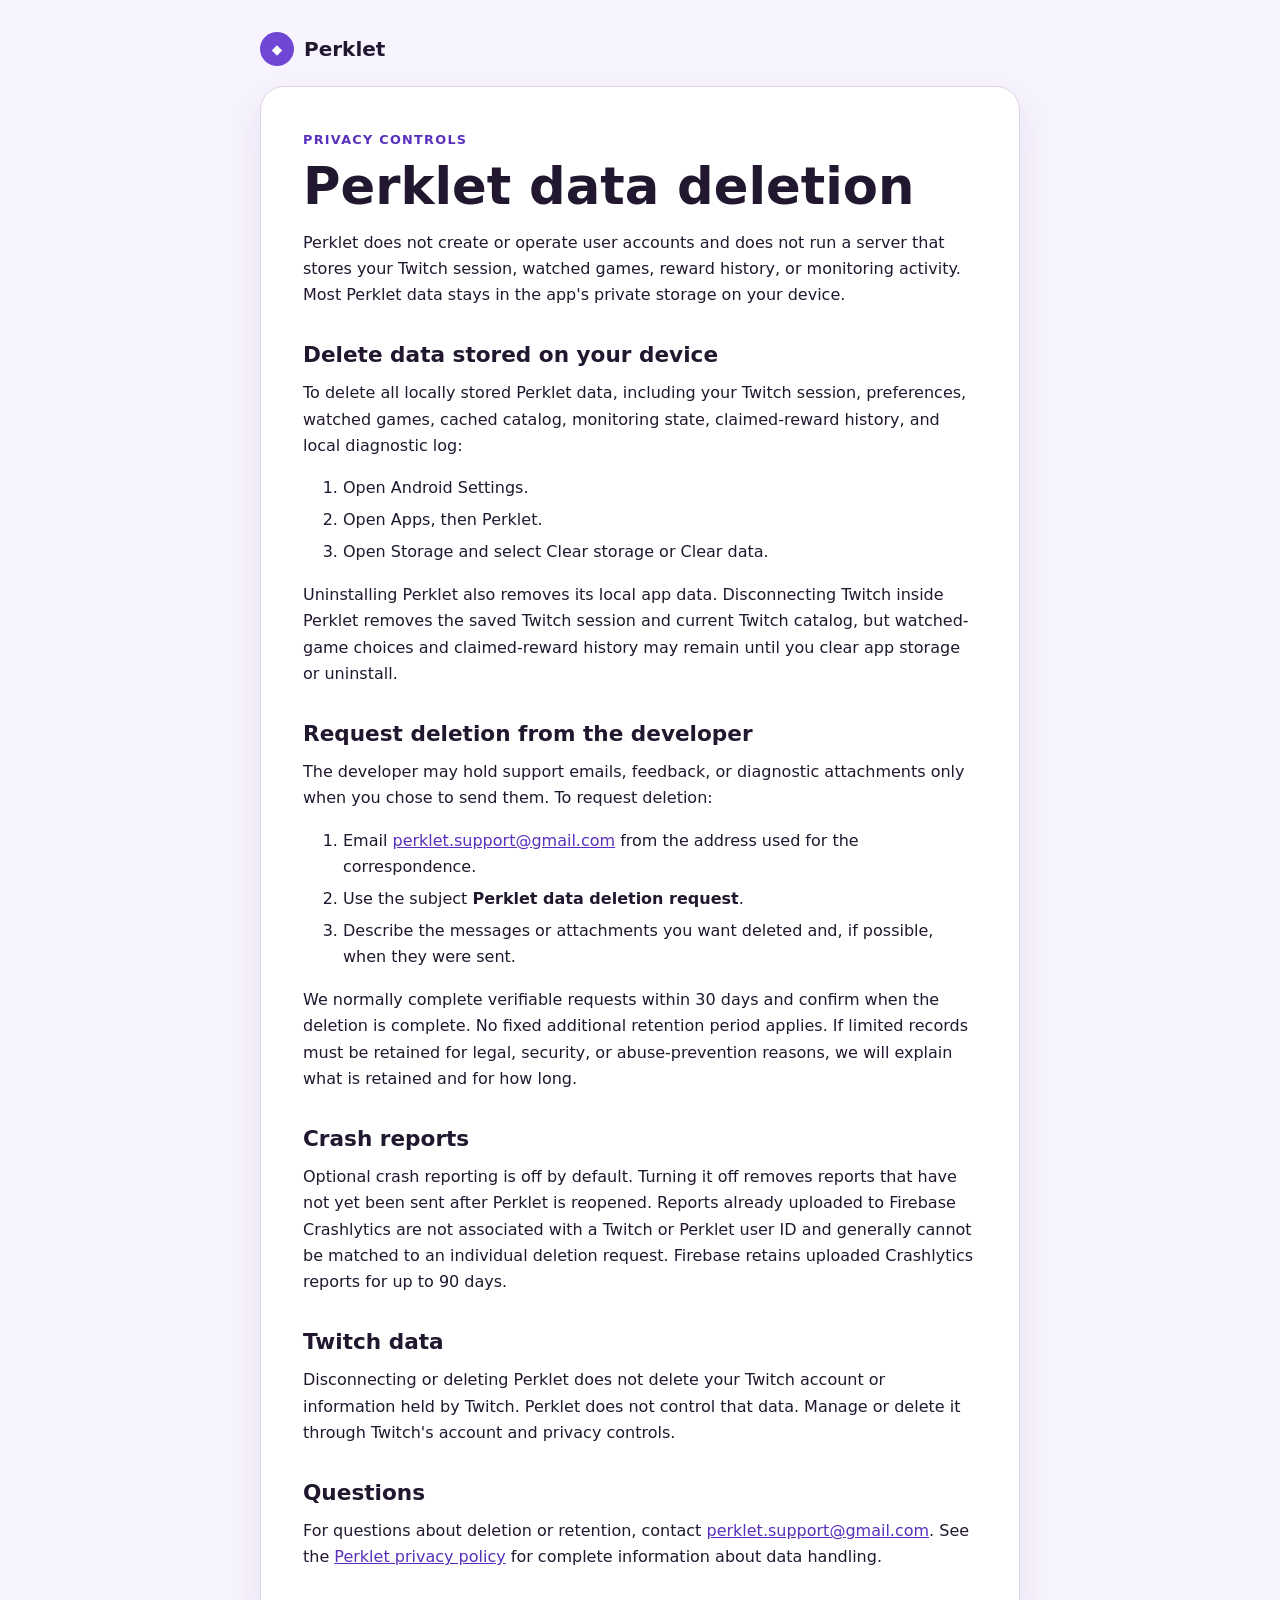
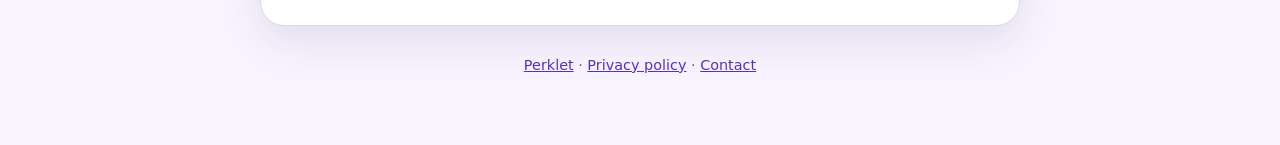
==== data-deletion/index.html @ dcea14bf "Add data deletion instructions" ====
<!doctype html>
<html lang="en">
<head>
  <meta charset="utf-8">
  <meta name="viewport" content="width=device-width, initial-scale=1">
  <meta name="description" content="How to delete data associated with the Perklet Android app.">
  <title>Perklet Data Deletion</title>
  <link rel="stylesheet" href="../styles.css">
</head>
<body>
  <main class="shell">
    <header class="brand" aria-label="Perklet">
      <span class="brand-mark" aria-hidden="true">◆</span>
      <span>Perklet</span>
    </header>

    <article class="card">
      <p class="eyebrow">Privacy controls</p>
      <h1>Perklet data deletion</h1>
      <p>Perklet does not create or operate user accounts and does not run a server that stores your Twitch session, watched games, reward history, or monitoring activity. Most Perklet data stays in the app's private storage on your device.</p>

      <h2>Delete data stored on your device</h2>
      <p>To delete all locally stored Perklet data, including your Twitch session, preferences, watched games, cached catalog, monitoring state, claimed-reward history, and local diagnostic log:</p>
      <ol>
        <li>Open Android Settings.</li>
        <li>Open Apps, then Perklet.</li>
        <li>Open Storage and select Clear storage or Clear data.</li>
      </ol>
      <p>Uninstalling Perklet also removes its local app data. Disconnecting Twitch inside Perklet removes the saved Twitch session and current Twitch catalog, but watched-game choices and claimed-reward history may remain until you clear app storage or uninstall.</p>

      <h2>Request deletion from the developer</h2>
      <p>The developer may hold support emails, feedback, or diagnostic attachments only when you chose to send them. To request deletion:</p>
      <ol>
        <li>Email <a href="mailto:perklet.support@gmail.com?subject=Perklet%20data%20deletion%20request">perklet.support@gmail.com</a> from the address used for the correspondence.</li>
        <li>Use the subject <strong>Perklet data deletion request</strong>.</li>
        <li>Describe the messages or attachments you want deleted and, if possible, when they were sent.</li>
      </ol>
      <p>We normally complete verifiable requests within 30 days and confirm when the deletion is complete. No fixed additional retention period applies. If limited records must be retained for legal, security, or abuse-prevention reasons, we will explain what is retained and for how long.</p>

      <h2>Crash reports</h2>
      <p>Optional crash reporting is off by default. Turning it off removes reports that have not yet been sent after Perklet is reopened. Reports already uploaded to Firebase Crashlytics are not associated with a Twitch or Perklet user ID and generally cannot be matched to an individual deletion request. Firebase retains uploaded Crashlytics reports for up to 90 days.</p>

      <h2>Twitch data</h2>
      <p>Disconnecting or deleting Perklet does not delete your Twitch account or information held by Twitch. Perklet does not control that data. Manage or delete it through Twitch's account and privacy controls.</p>

      <h2>Questions</h2>
      <p>For questions about deletion or retention, contact <a href="mailto:perklet.support@gmail.com">perklet.support@gmail.com</a>. See the <a href="../privacy/">Perklet privacy policy</a> for complete information about data handling.</p>
    </article>

    <footer>
      <p><a href="../">Perklet</a> · <a href="../privacy/">Privacy policy</a> · <a href="mailto:perklet.support@gmail.com">Contact</a></p>
    </footer>
  </main>
</body>
</html>
---- styles.css ----
:root {
  color-scheme: light dark;
  --background: #f8f4ff;
  --surface: #ffffff;
  --text: #21182f;
  --muted: #655d70;
  --border: #ddd4e8;
  --accent: #7047d5;
  --accent-strong: #5830bc;
  --accent-soft: #eee5ff;
  font-family: system-ui, -apple-system, BlinkMacSystemFont, "Segoe UI", sans-serif;
}

* { box-sizing: border-box; }

body {
  margin: 0;
  background: var(--background);
  color: var(--text);
  line-height: 1.65;
}

a { color: var(--accent-strong); }
a:hover { text-decoration-thickness: 2px; }

.shell {
  width: min(760px, calc(100% - 32px));
  margin: 0 auto;
  padding: 32px 0 56px;
}

.shell.compact {
  width: min(640px, calc(100% - 32px));
  min-height: 100vh;
  display: grid;
  align-content: center;
  gap: 20px;
}

.brand {
  display: flex;
  align-items: center;
  gap: 10px;
  margin-bottom: 20px;
  font-size: 1.25rem;
  font-weight: 750;
}

.compact .brand { margin-bottom: 0; }

.brand-mark {
  display: grid;
  place-items: center;
  width: 34px;
  height: 34px;
  border-radius: 50%;
  background: var(--accent);
  color: white;
  font-size: 0.85rem;
}

.card {
  padding: clamp(22px, 5vw, 42px);
  border: 1px solid var(--border);
  border-radius: 24px;
  background: var(--surface);
  box-shadow: 0 16px 40px rgb(42 26 67 / 10%);
}

h1, h2 { line-height: 1.2; }
h1 { margin: 0 0 10px; font-size: clamp(2rem, 7vw, 3.2rem); }
h2 { margin: 2.1rem 0 0.65rem; font-size: 1.35rem; }
p, ul { margin: 0.75rem 0; }
li + li { margin-top: 0.35rem; }

.eyebrow {
  margin: 0 0 6px;
  color: var(--accent-strong);
  font-size: 0.8rem;
  font-weight: 750;
  letter-spacing: 0.1em;
  text-transform: uppercase;
}

.meta {
  margin-bottom: 1.5rem;
  padding: 14px 16px;
  border-radius: 14px;
  background: var(--accent-soft);
}

.meta p { margin: 0.15rem 0; }
.muted { color: var(--muted); }

.button {
  display: inline-block;
  margin-top: 8px;
  padding: 10px 18px;
  border-radius: 999px;
  background: var(--accent);
  color: white;
  font-weight: 700;
  text-decoration: none;
}

.button:hover { background: var(--accent-strong); }

footer {
  margin-top: 28px;
  color: var(--muted);
  font-size: 0.9rem;
  text-align: center;
}

@media (prefers-color-scheme: dark) {
  :root {
    --background: #130f1b;
    --surface: #211a2b;
    --text: #f5efff;
    --muted: #c9bfd4;
    --border: #50465c;
    --accent: #a886f2;
    --accent-strong: #c7b0ff;
    --accent-soft: #342849;
  }

  .button { color: #1b1128; }
}
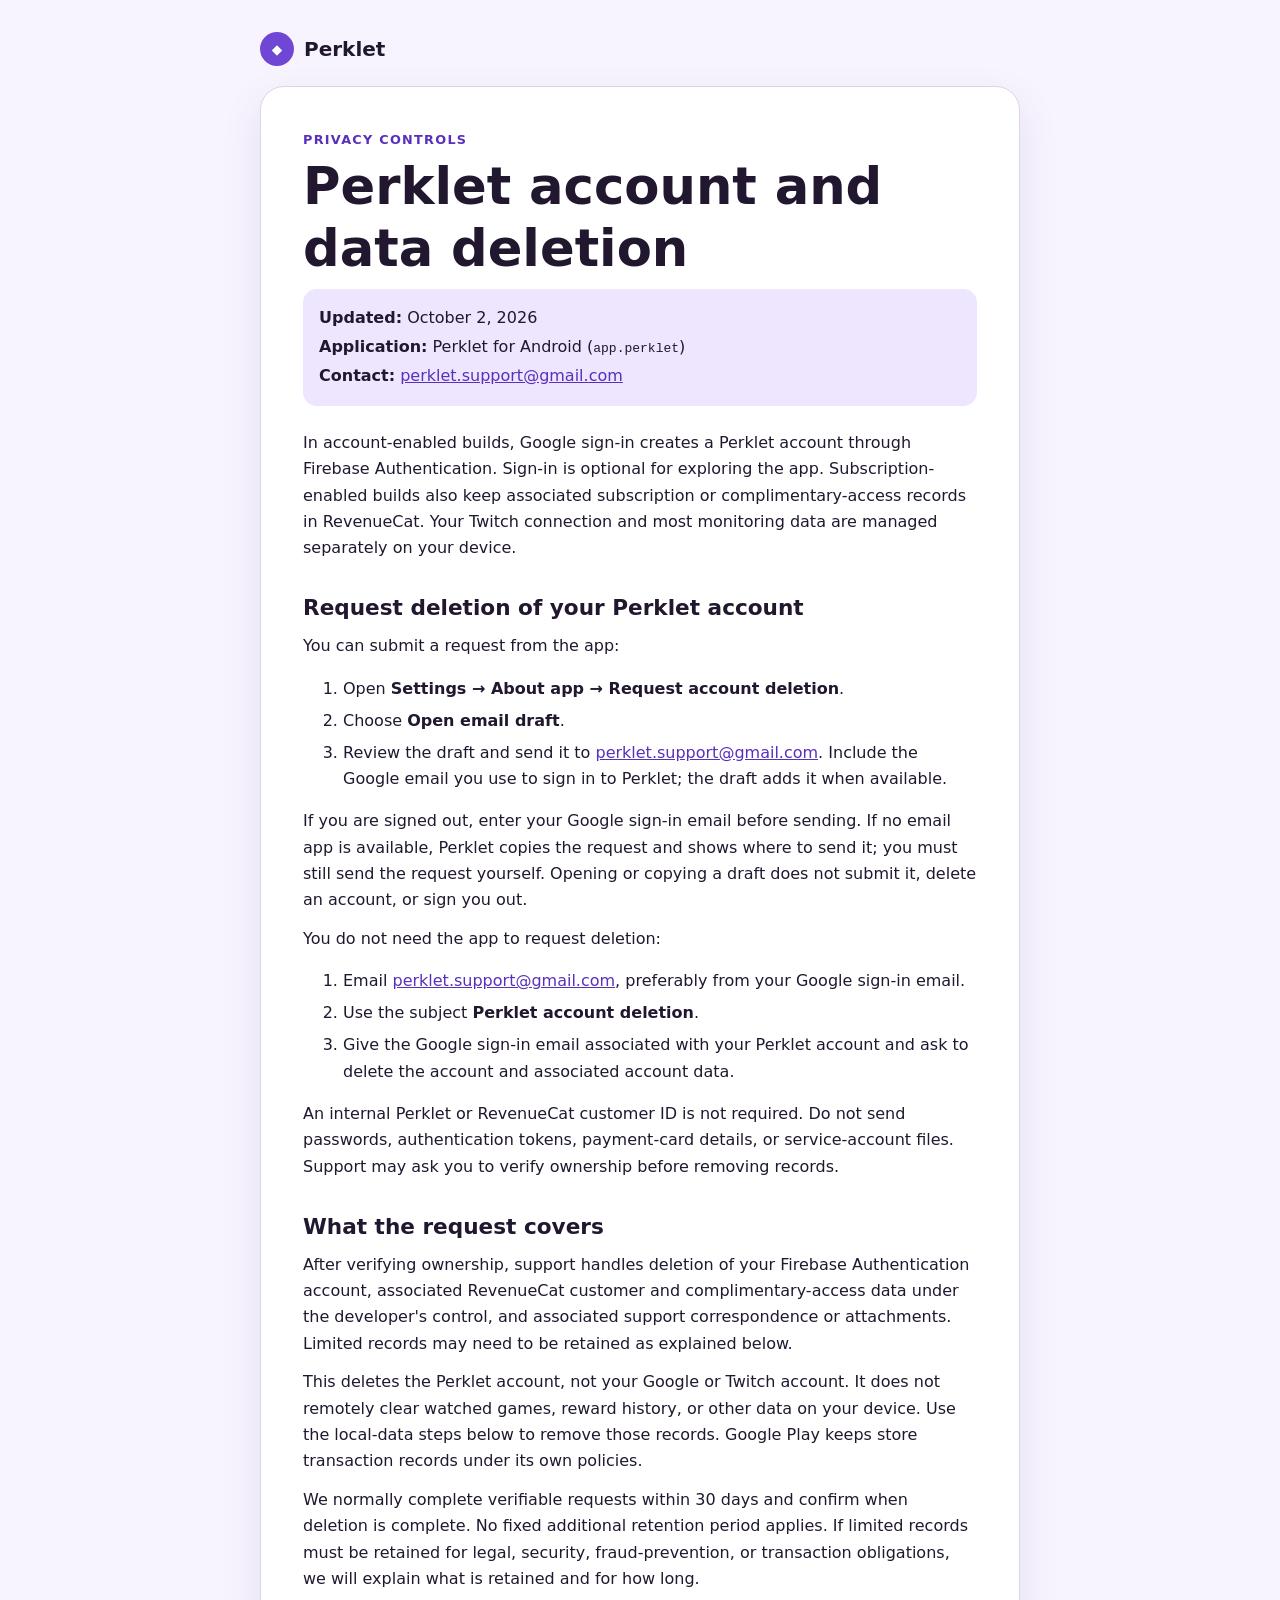
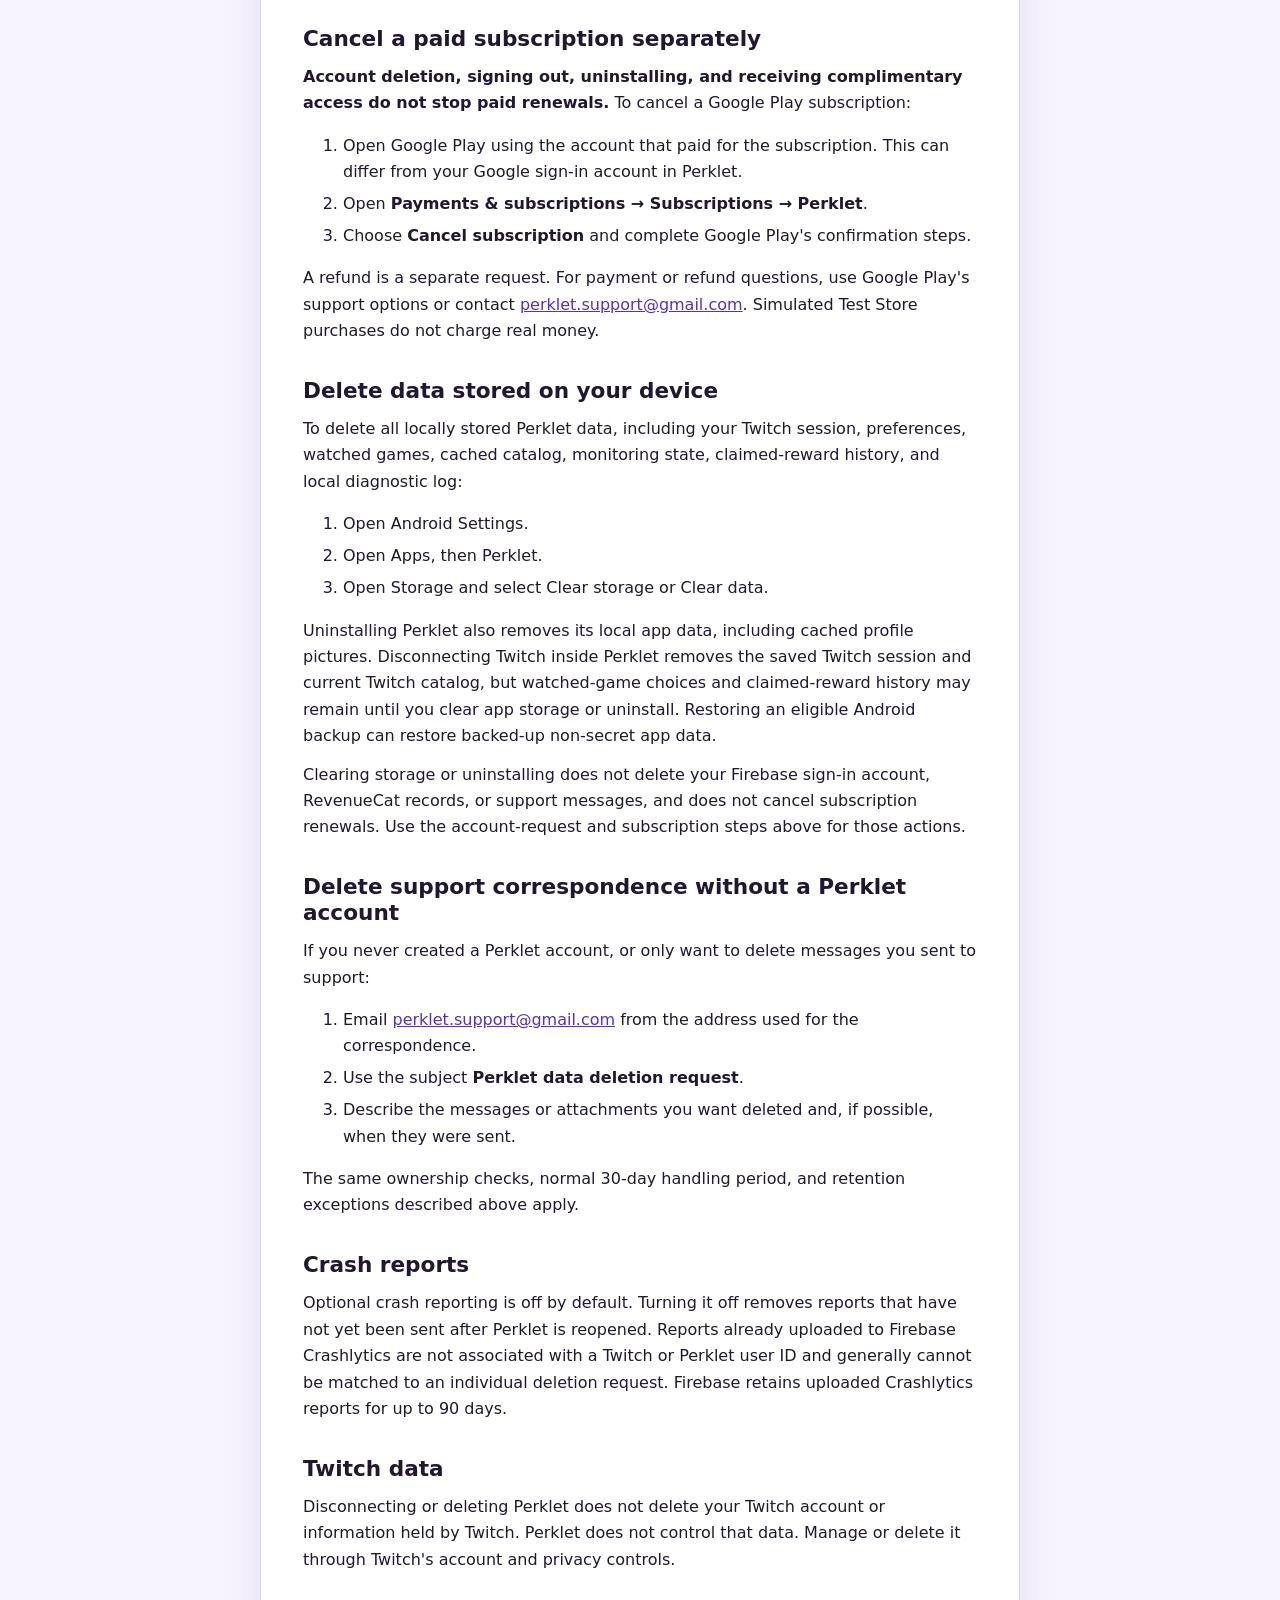
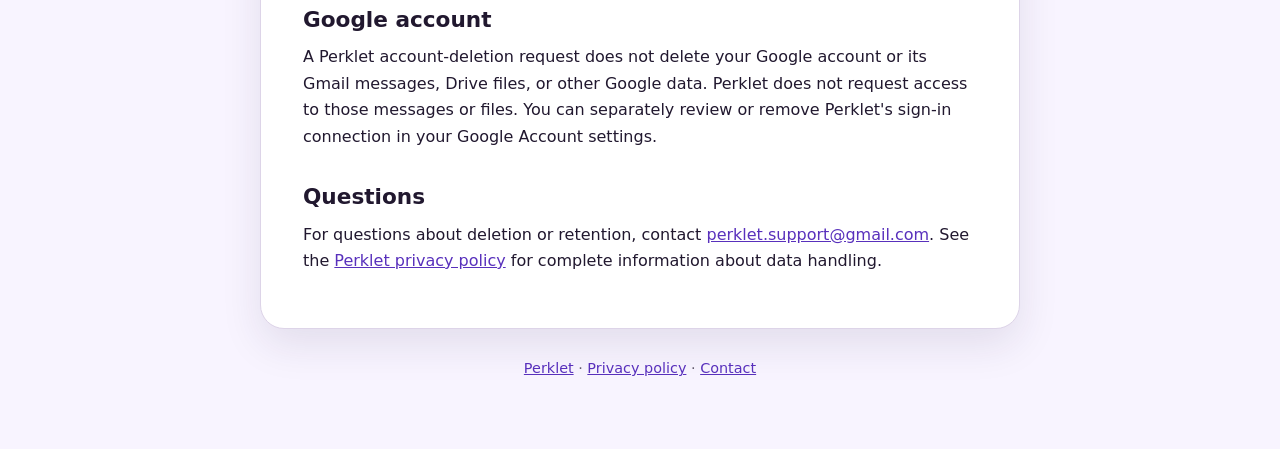
==== commit 56b8014d: "Update account, subscription, and deletion privacy disclosures" ====
--- a/data-deletion/index.html
+++ b/data-deletion/index.html
@@ -3,8 +3,8 @@
 <head>
   <meta charset="utf-8">
   <meta name="viewport" content="width=device-width, initial-scale=1">
-  <meta name="description" content="How to delete data associated with the Perklet Android app.">
-  <title>Perklet Data Deletion</title>
+  <meta name="description" content="How to request deletion of your Perklet account and associated data, remove local app data, and manage subscription renewals.">
+  <title>Perklet Account and Data Deletion</title>
   <link rel="stylesheet" href="../styles.css">
 </head>
 <body>
@@ -16,8 +16,43 @@
 
     <article class="card">
       <p class="eyebrow">Privacy controls</p>
-      <h1>Perklet data deletion</h1>
-      <p>Perklet does not create or operate user accounts and does not run a server that stores your Twitch session, watched games, reward history, or monitoring activity. Most Perklet data stays in the app's private storage on your device.</p>
+      <h1>Perklet account and data deletion</h1>
+      <div class="meta">
+        <p><strong>Updated:</strong> October 2, 2026</p>
+        <p><strong>Application:</strong> Perklet for Android (<code>app.perklet</code>)</p>
+        <p><strong>Contact:</strong> <a href="mailto:perklet.support@gmail.com?subject=Perklet%20account%20deletion">perklet.support@gmail.com</a></p>
+      </div>
+      <p>In account-enabled builds, Google sign-in creates a Perklet account through Firebase Authentication. Sign-in is optional for exploring the app. Subscription-enabled builds also keep associated subscription or complimentary-access records in RevenueCat. Your Twitch connection and most monitoring data are managed separately on your device.</p>
+
+      <h2>Request deletion of your Perklet account</h2>
+      <p>You can submit a request from the app:</p>
+      <ol>
+        <li>Open <strong>Settings → About app → Request account deletion</strong>.</li>
+        <li>Choose <strong>Open email draft</strong>.</li>
+        <li>Review the draft and send it to <a href="mailto:perklet.support@gmail.com?subject=Perklet%20account%20deletion">perklet.support@gmail.com</a>. Include the Google email you use to sign in to Perklet; the draft adds it when available.</li>
+      </ol>
+      <p>If you are signed out, enter your Google sign-in email before sending. If no email app is available, Perklet copies the request and shows where to send it; you must still send the request yourself. Opening or copying a draft does not submit it, delete an account, or sign you out.</p>
+      <p>You do not need the app to request deletion:</p>
+      <ol>
+        <li>Email <a href="mailto:perklet.support@gmail.com?subject=Perklet%20account%20deletion">perklet.support@gmail.com</a>, preferably from your Google sign-in email.</li>
+        <li>Use the subject <strong>Perklet account deletion</strong>.</li>
+        <li>Give the Google sign-in email associated with your Perklet account and ask to delete the account and associated account data.</li>
+      </ol>
+      <p>An internal Perklet or RevenueCat customer ID is not required. Do not send passwords, authentication tokens, payment-card details, or service-account files. Support may ask you to verify ownership before removing records.</p>
+
+      <h2>What the request covers</h2>
+      <p>After verifying ownership, support handles deletion of your Firebase Authentication account, associated RevenueCat customer and complimentary-access data under the developer's control, and associated support correspondence or attachments. Limited records may need to be retained as explained below.</p>
+      <p>This deletes the Perklet account, not your Google or Twitch account. It does not remotely clear watched games, reward history, or other data on your device. Use the local-data steps below to remove those records. Google Play keeps store transaction records under its own policies.</p>
+      <p>We normally complete verifiable requests within 30 days and confirm when deletion is complete. No fixed additional retention period applies. If limited records must be retained for legal, security, fraud-prevention, or transaction obligations, we will explain what is retained and for how long.</p>
+
+      <h2>Cancel a paid subscription separately</h2>
+      <p><strong>Account deletion, signing out, uninstalling, and receiving complimentary access do not stop paid renewals.</strong> To cancel a Google Play subscription:</p>
+      <ol>
+        <li>Open Google Play using the account that paid for the subscription. This can differ from your Google sign-in account in Perklet.</li>
+        <li>Open <strong>Payments &amp; subscriptions → Subscriptions → Perklet</strong>.</li>
+        <li>Choose <strong>Cancel subscription</strong> and complete Google Play's confirmation steps.</li>
+      </ol>
+      <p>A refund is a separate request. For payment or refund questions, use Google Play's support options or contact <a href="mailto:perklet.support@gmail.com">perklet.support@gmail.com</a>. Simulated Test Store purchases do not charge real money.</p>
 
       <h2>Delete data stored on your device</h2>
       <p>To delete all locally stored Perklet data, including your Twitch session, preferences, watched games, cached catalog, monitoring state, claimed-reward history, and local diagnostic log:</p>
@@ -26,22 +61,26 @@
         <li>Open Apps, then Perklet.</li>
         <li>Open Storage and select Clear storage or Clear data.</li>
       </ol>
-      <p>Uninstalling Perklet also removes its local app data. Disconnecting Twitch inside Perklet removes the saved Twitch session and current Twitch catalog, but watched-game choices and claimed-reward history may remain until you clear app storage or uninstall.</p>
+      <p>Uninstalling Perklet also removes its local app data, including cached profile pictures. Disconnecting Twitch inside Perklet removes the saved Twitch session and current Twitch catalog, but watched-game choices and claimed-reward history may remain until you clear app storage or uninstall. Restoring an eligible Android backup can restore backed-up non-secret app data.</p>
+      <p>Clearing storage or uninstalling does not delete your Firebase sign-in account, RevenueCat records, or support messages, and does not cancel subscription renewals. Use the account-request and subscription steps above for those actions.</p>
 
-      <h2>Request deletion from the developer</h2>
-      <p>The developer may hold support emails, feedback, or diagnostic attachments only when you chose to send them. To request deletion:</p>
+      <h2>Delete support correspondence without a Perklet account</h2>
+      <p>If you never created a Perklet account, or only want to delete messages you sent to support:</p>
       <ol>
         <li>Email <a href="mailto:perklet.support@gmail.com?subject=Perklet%20data%20deletion%20request">perklet.support@gmail.com</a> from the address used for the correspondence.</li>
         <li>Use the subject <strong>Perklet data deletion request</strong>.</li>
         <li>Describe the messages or attachments you want deleted and, if possible, when they were sent.</li>
       </ol>
-      <p>We normally complete verifiable requests within 30 days and confirm when the deletion is complete. No fixed additional retention period applies. If limited records must be retained for legal, security, or abuse-prevention reasons, we will explain what is retained and for how long.</p>
+      <p>The same ownership checks, normal 30-day handling period, and retention exceptions described above apply.</p>
 
       <h2>Crash reports</h2>
       <p>Optional crash reporting is off by default. Turning it off removes reports that have not yet been sent after Perklet is reopened. Reports already uploaded to Firebase Crashlytics are not associated with a Twitch or Perklet user ID and generally cannot be matched to an individual deletion request. Firebase retains uploaded Crashlytics reports for up to 90 days.</p>
 
       <h2>Twitch data</h2>
       <p>Disconnecting or deleting Perklet does not delete your Twitch account or information held by Twitch. Perklet does not control that data. Manage or delete it through Twitch's account and privacy controls.</p>
+
+      <h2>Google account</h2>
+      <p>A Perklet account-deletion request does not delete your Google account or its Gmail messages, Drive files, or other Google data. Perklet does not request access to those messages or files. You can separately review or remove Perklet's sign-in connection in your Google Account settings.</p>
 
       <h2>Questions</h2>
       <p>For questions about deletion or retention, contact <a href="mailto:perklet.support@gmail.com">perklet.support@gmail.com</a>. See the <a href="../privacy/">Perklet privacy policy</a> for complete information about data handling.</p>
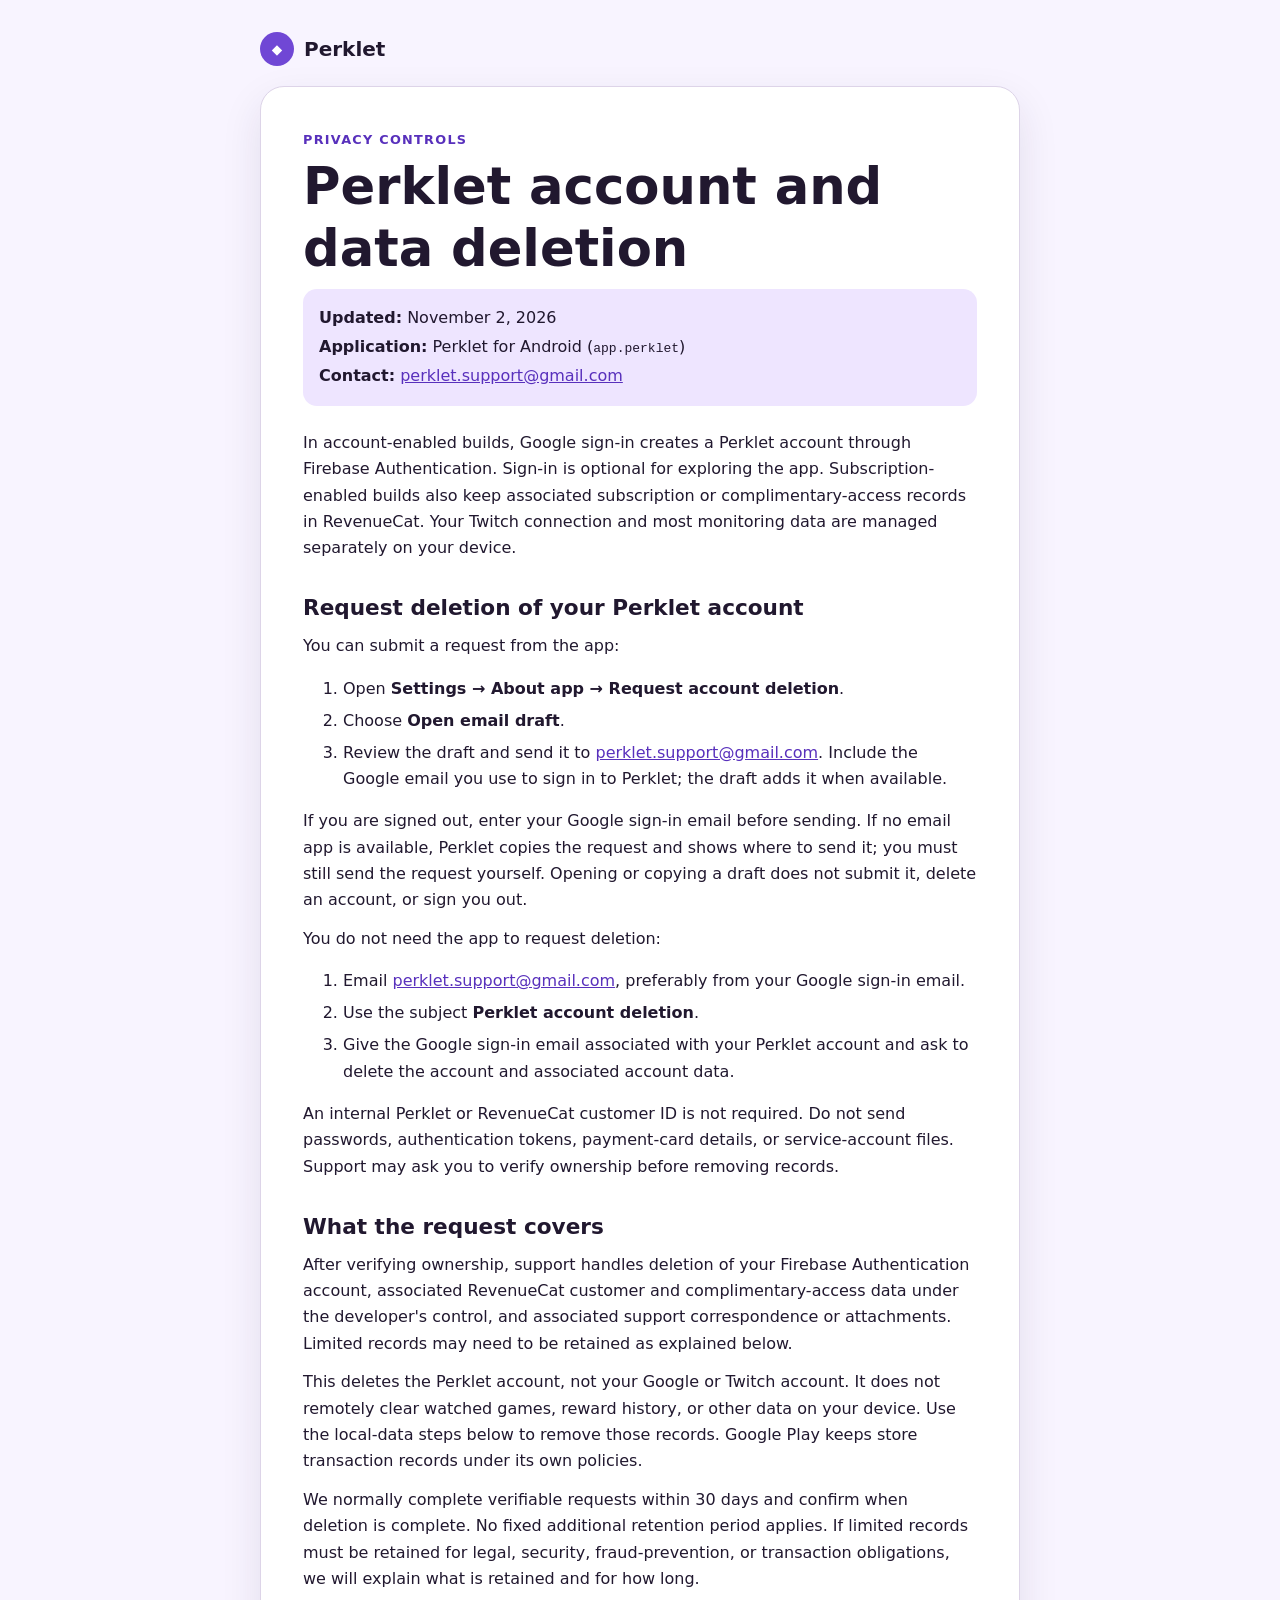
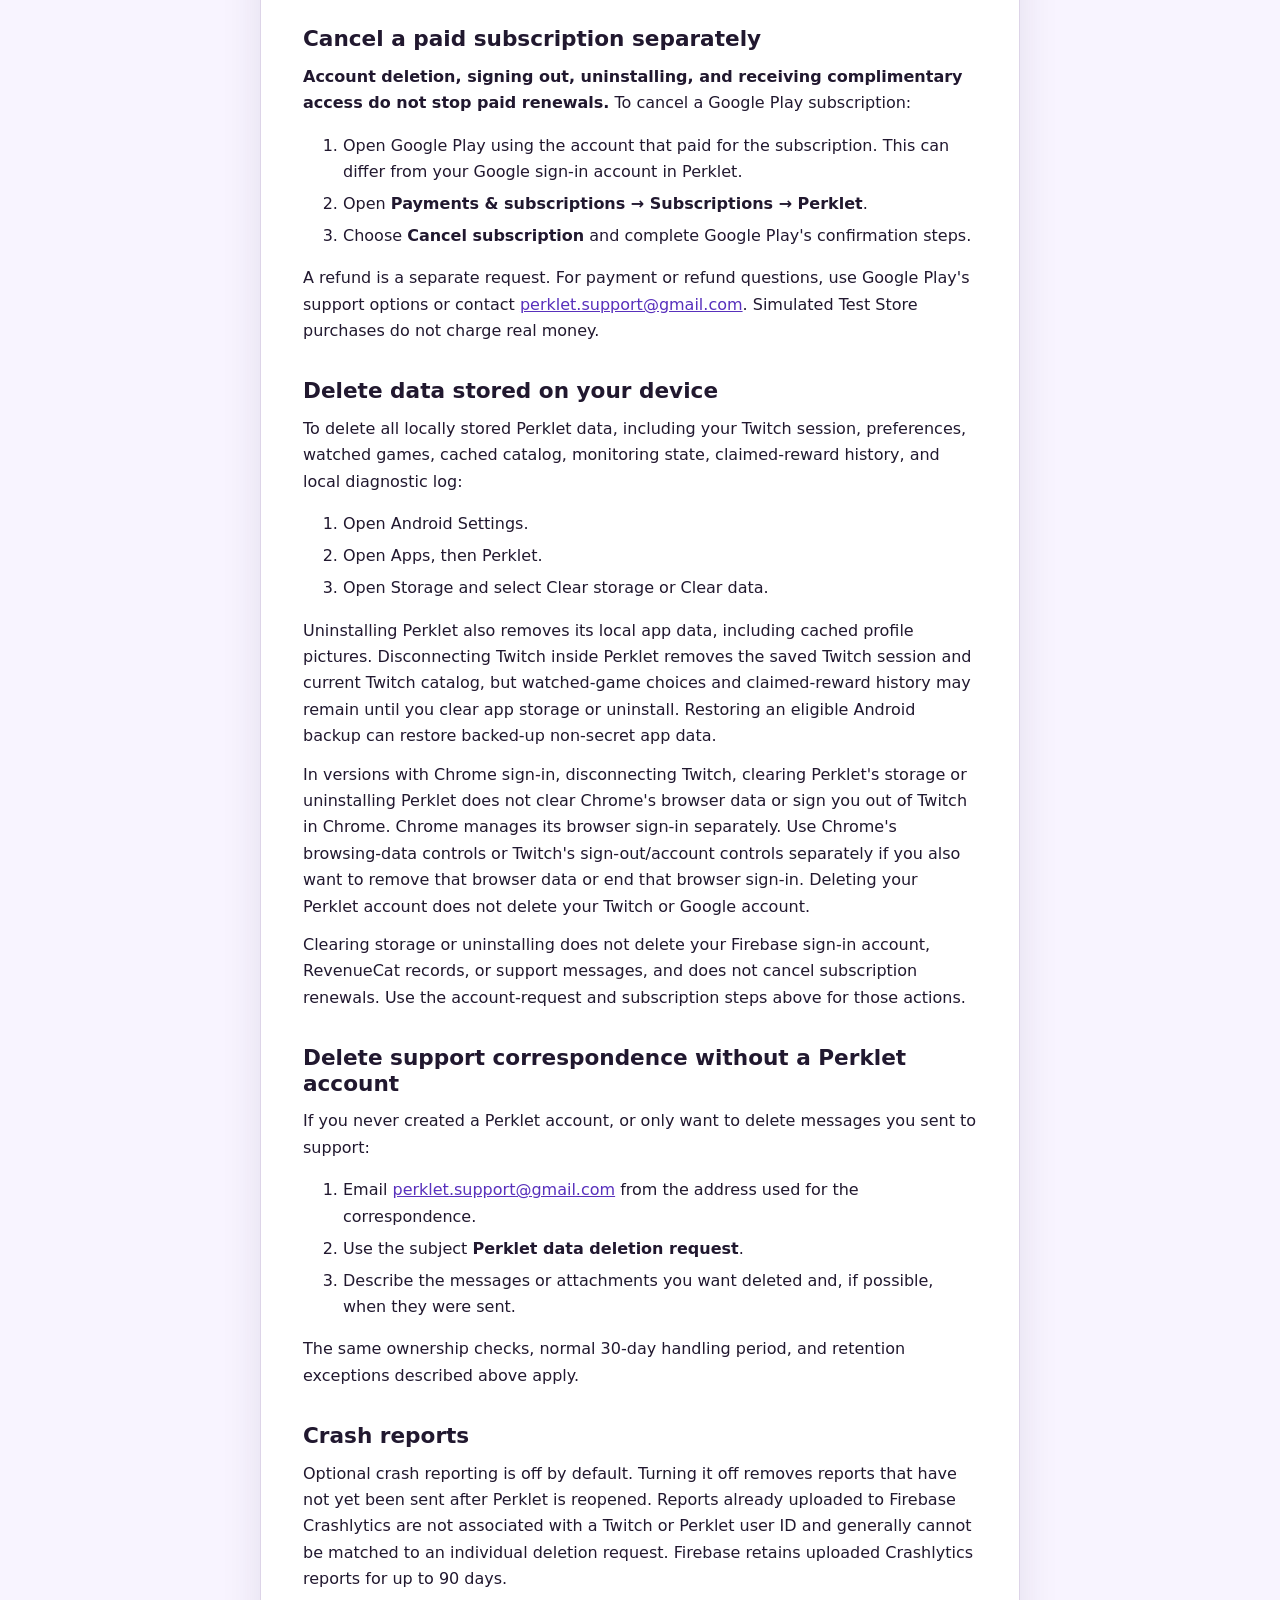
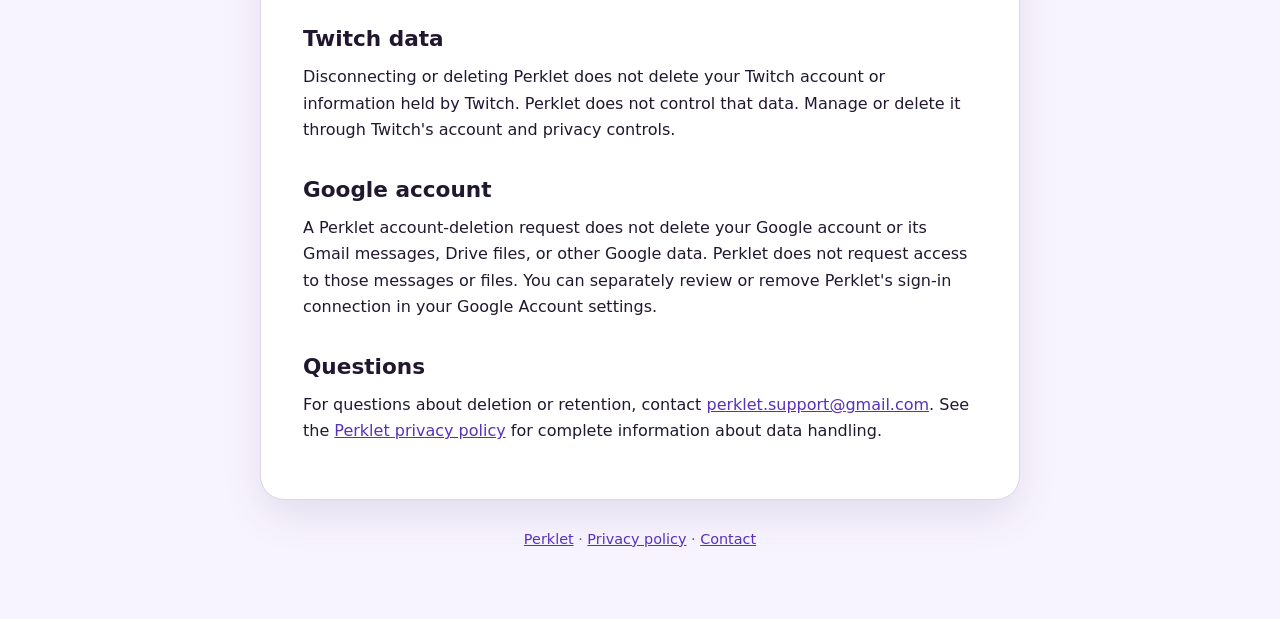
==== commit 454f635d: "Update privacy and deletion pages for Chrome sign-in Explain browser sign-in reuse, explicit Return " ====
--- a/data-deletion/index.html
+++ b/data-deletion/index.html
@@ -5,6 +5,8 @@
   <meta name="viewport" content="width=device-width, initial-scale=1">
   <meta name="description" content="How to request deletion of your Perklet account and associated data, remove local app data, and manage subscription renewals.">
   <title>Perklet Account and Data Deletion</title>
+  <link rel="canonical" href="https://perklet.app/data-deletion/">
+  <link rel="icon" type="image/png" sizes="512x512" href="/assets/perklet-icon.png">
   <link rel="stylesheet" href="../styles.css">
 </head>
 <body>
@@ -18,7 +20,7 @@
       <p class="eyebrow">Privacy controls</p>
       <h1>Perklet account and data deletion</h1>
       <div class="meta">
-        <p><strong>Updated:</strong> October 2, 2026</p>
+        <p><strong>Updated:</strong> November 2, 2026</p>
         <p><strong>Application:</strong> Perklet for Android (<code>app.perklet</code>)</p>
         <p><strong>Contact:</strong> <a href="mailto:perklet.support@gmail.com?subject=Perklet%20account%20deletion">perklet.support@gmail.com</a></p>
       </div>
@@ -62,6 +64,7 @@
         <li>Open Storage and select Clear storage or Clear data.</li>
       </ol>
       <p>Uninstalling Perklet also removes its local app data, including cached profile pictures. Disconnecting Twitch inside Perklet removes the saved Twitch session and current Twitch catalog, but watched-game choices and claimed-reward history may remain until you clear app storage or uninstall. Restoring an eligible Android backup can restore backed-up non-secret app data.</p>
+      <p>In versions with Chrome sign-in, disconnecting Twitch, clearing Perklet's storage or uninstalling Perklet does not clear Chrome's browser data or sign you out of Twitch in Chrome. Chrome manages its browser sign-in separately. Use Chrome's browsing-data controls or Twitch's sign-out/account controls separately if you also want to remove that browser data or end that browser sign-in. Deleting your Perklet account does not delete your Twitch or Google account.</p>
       <p>Clearing storage or uninstalling does not delete your Firebase sign-in account, RevenueCat records, or support messages, and does not cancel subscription renewals. Use the account-request and subscription steps above for those actions.</p>
 
       <h2>Delete support correspondence without a Perklet account</h2>
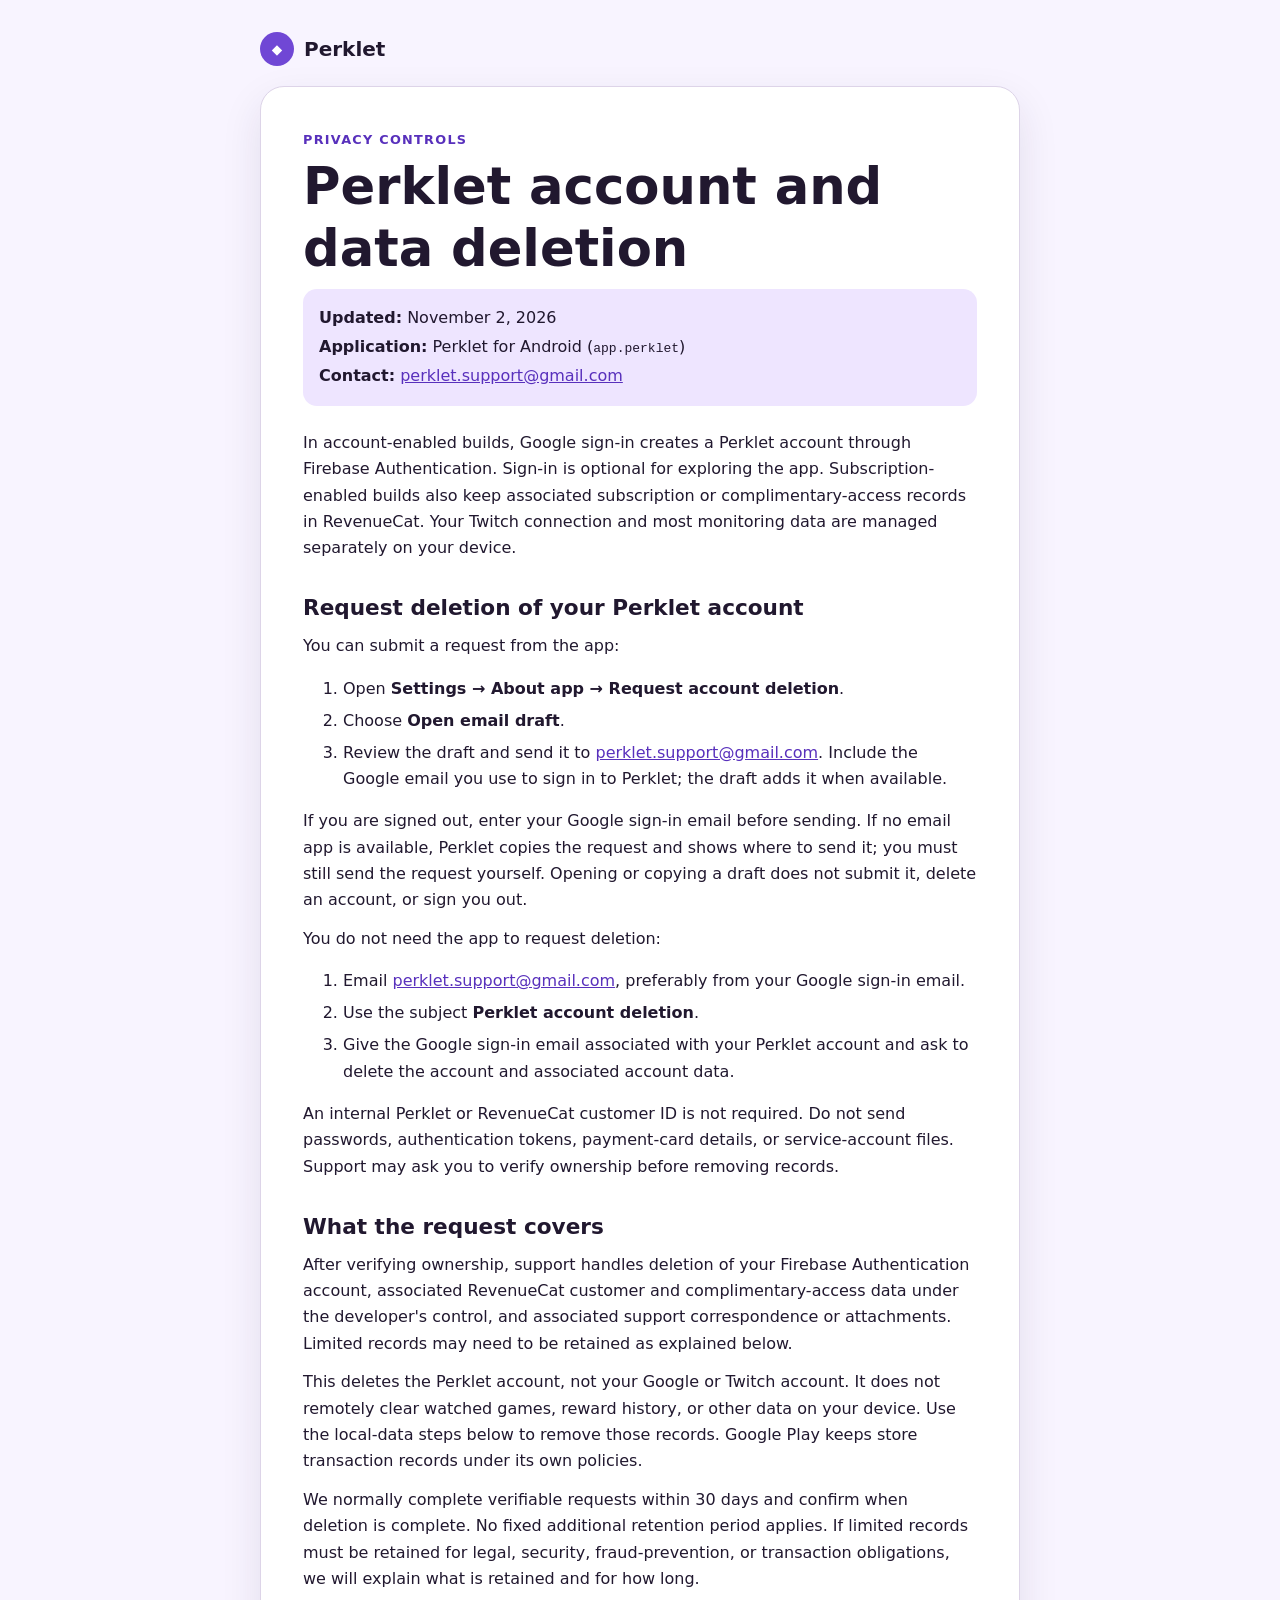
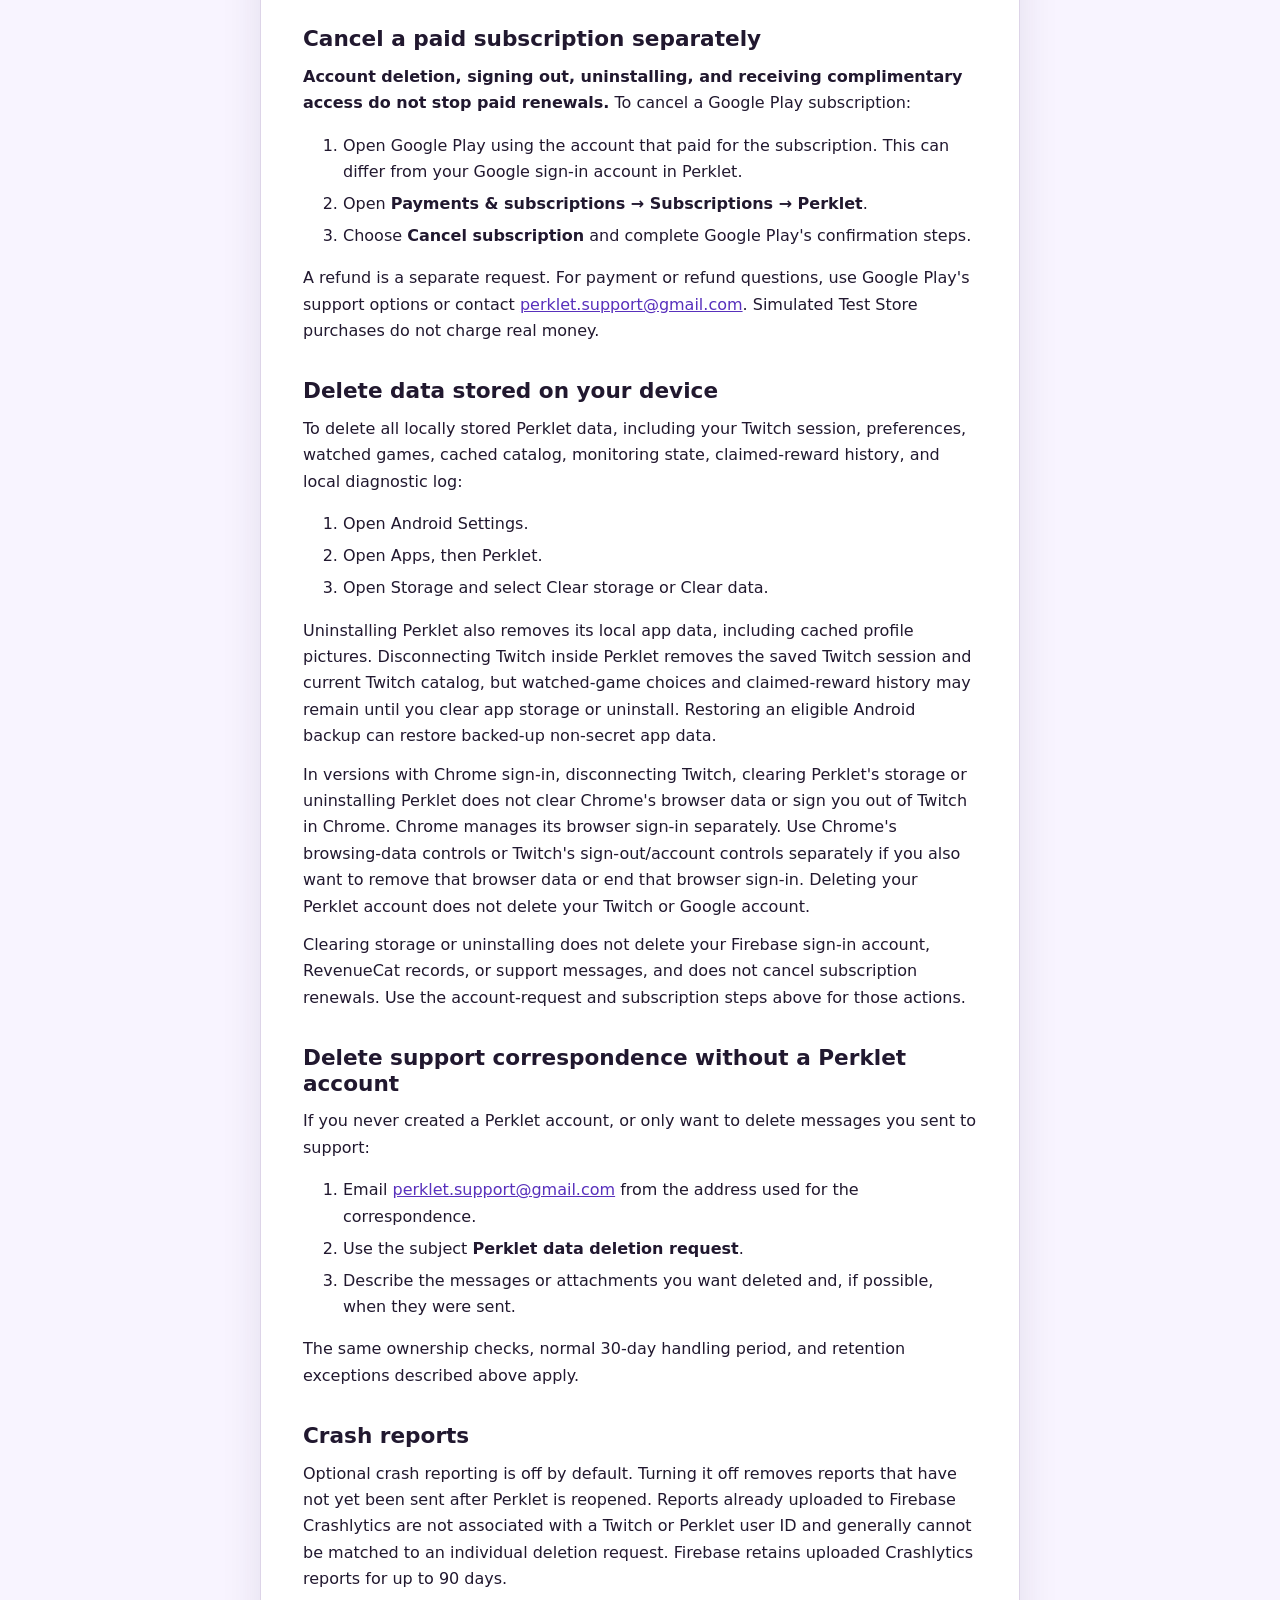
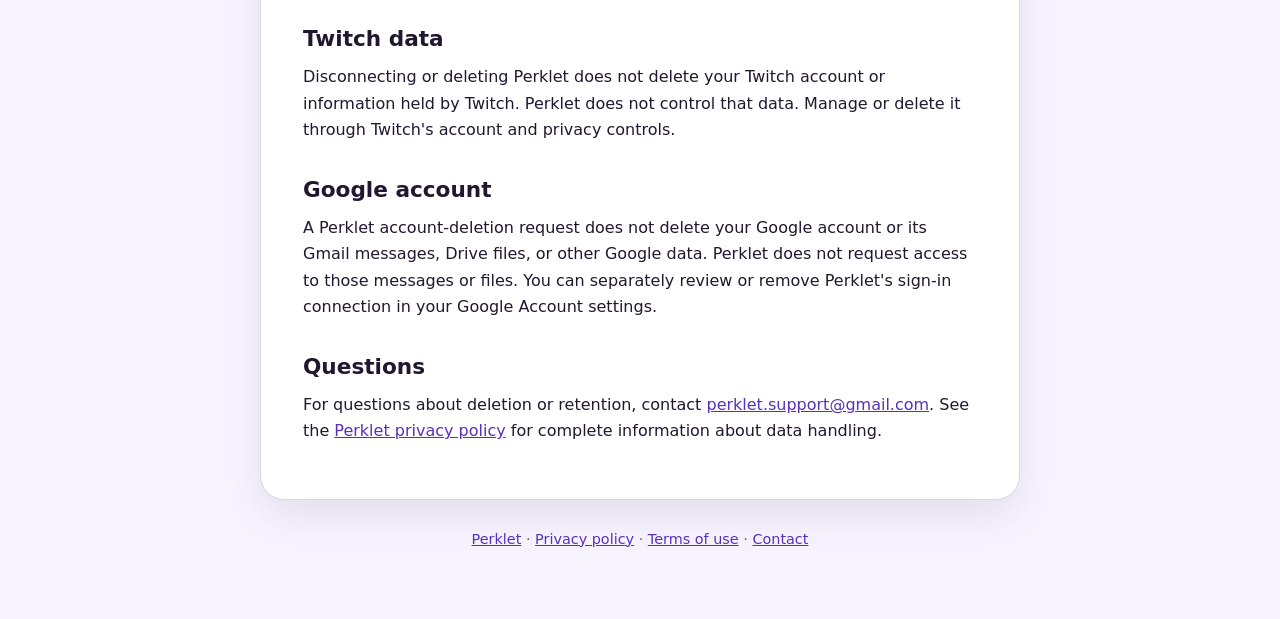
==== commit 0db846da: "Publish Perklet terms of use and legal navigation" ====
--- a/data-deletion/index.html
+++ b/data-deletion/index.html
@@ -90,7 +90,7 @@
     </article>
 
     <footer>
-      <p><a href="../">Perklet</a> · <a href="../privacy/">Privacy policy</a> · <a href="mailto:perklet.support@gmail.com">Contact</a></p>
+      <p><a href="../">Perklet</a> · <a href="../privacy/">Privacy policy</a> · <a href="../terms/">Terms of use</a> · <a href="mailto:perklet.support@gmail.com">Contact</a></p>
     </footer>
   </main>
 </body>
